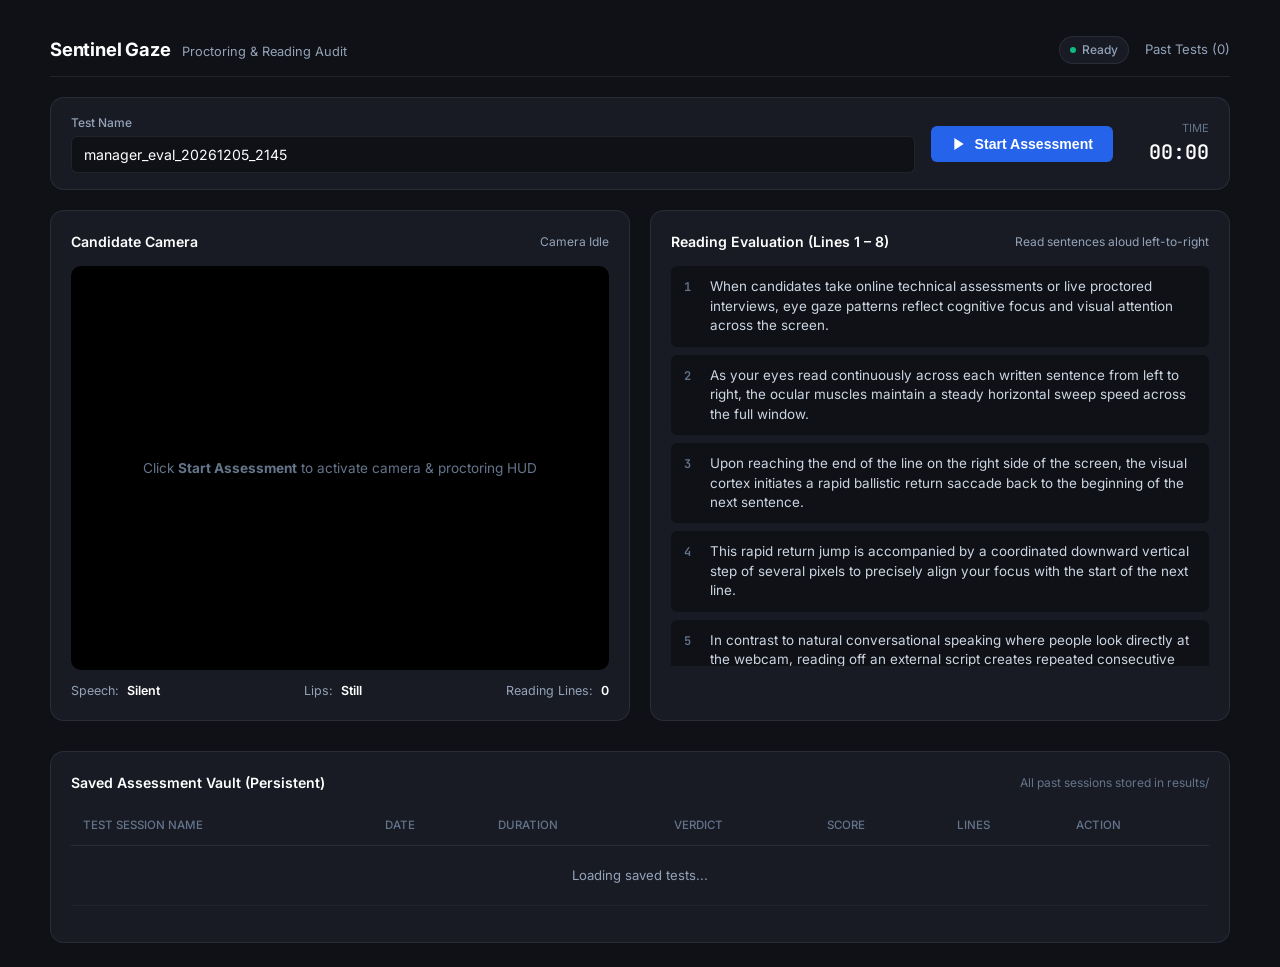
==== static/index.html @ f0464a83 "Implement in-browser MediaPipe FaceMesh vision (60 FPS, 0ms lag) with lightweight WebSocket telemetr" ====
<!DOCTYPE html>
<html lang="en">
<head>
  <meta charset="UTF-8" />
  <meta name="viewport" content="width=device-width, initial-scale=1.0" />
  <title>Sentinel Gaze Proctor</title>
  <meta name="description" content="Minimalist AI Teleprompter & Gaze Proctoring System" />
  <link rel="preconnect" href="https://fonts.googleapis.com">
  <link rel="preconnect" href="https://fonts.gstatic.com" crossorigin>
  <link href="https://fonts.googleapis.com/css2?family=Inter:wght@400;500;600;700&family=JetBrains+Mono:wght@400;500&display=swap" rel="stylesheet">
  <link rel="stylesheet" href="/static/style.css?v=6" />
  <!-- In-Browser MediaPipe FaceMesh for 60 FPS zero-latency vision -->
  <script src="https://cdn.jsdelivr.net/npm/@mediapipe/camera_utils/camera_utils.js" crossorigin="anonymous"></script>
  <script src="https://cdn.jsdelivr.net/npm/@mediapipe/face_mesh/face_mesh.js" crossorigin="anonymous"></script>
</head>
<body>
  <!-- Off-screen canvas for frame capture (optimized for low-latency transmission) -->
  <canvas id="captureCanvas" width="480" height="360" style="display:none;"></canvas>

  <div class="app-container">
    
    <!-- Clean Minimalist Header -->
    <header class="header">
      <div class="header-brand">
        <span class="brand-name">Sentinel Gaze</span>
        <span class="brand-subtitle">Proctoring &amp; Reading Audit</span>
      </div>
      <div class="header-right">
        <span class="status-badge" id="systemStatusBadge">
          <span class="dot"></span>
          <span id="systemStatusText">Ready</span>
        </span>
        <a href="#history-section" class="nav-link">Past Tests (<span id="vaultCount">0</span>)</a>
      </div>
    </header>

    <!-- Simple Assessment Action Bar -->
    <section class="action-card">
      <div class="input-group">
        <label for="testNameInput">Test Name</label>
        <input type="text" id="testNameInput" placeholder="e.g. candidate_john_demo" />
      </div>

      <div class="action-buttons">
        <button class="btn btn-start" id="startBtn">
          <svg viewBox="0 0 24 24" width="16" height="16" fill="currentColor">
            <polygon points="5 3 19 12 5 21 5 3"></polygon>
          </svg>
          <span>Start Assessment</span>
        </button>

        <button class="btn btn-stop" id="stopBtn" style="display: none;">
          <svg viewBox="0 0 24 24" width="16" height="16" fill="currentColor">
            <rect x="6" y="6" width="12" height="12" rx="2"></rect>
          </svg>
          <span>Stop Assessment</span>
        </button>
      </div>

      <div class="timer-box">
        <span class="timer-label">Time</span>
        <span class="timer-val" id="timerDisplay">00:00</span>
      </div>
    </section>

    <!-- Side-by-Side Assessment Workspace -->
    <section class="workspace-grid">
      
      <!-- Left: Camera Box -->
      <div class="card camera-card">
        <div class="card-header">
          <span class="card-title">Candidate Camera</span>
          <span class="indicator-tag" id="speechStateTag">Camera Idle</span>
        </div>

        <div class="video-wrapper">
          <video id="webcam" autoplay playsinline muted style="position: absolute; width: 1px; height: 1px; opacity: 0; pointer-events: none;"></video>
          <canvas id="cameraCanvas" width="640" height="480" style="width:100%; height:100%; object-fit:contain; display:none; border-radius: 8px;"></canvas>
          <div class="video-placeholder" id="videoPlaceholder">
            <p>Click <strong>Start Assessment</strong> to activate camera &amp; proctoring HUD</p>
          </div>
        </div>

        <div class="camera-footer">
          <div class="metric-item">
            <span class="m-label">Speech:</span>
            <span class="m-val" id="liveSpeechVal">Silent</span>
          </div>
          <div class="metric-item">
            <span class="m-label">Lips:</span>
            <span class="m-val" id="liveLipsVal">Still</span>
          </div>
          <div class="metric-item">
            <span class="m-label">Reading Lines:</span>
            <span class="m-val" id="liveLinesVal">0</span>
          </div>
        </div>
      </div>

      <!-- Right: Reading Window -->
      <div class="card prompter-card">
        <div class="card-header">
          <span class="card-title">Reading Evaluation (Lines 1 – 8)</span>
          <span class="guide-note">Read sentences aloud left-to-right</span>
        </div>

        <div class="sentences-box" id="sentencesBox">
          <div class="sentence-row" data-line="1">
            <span class="num">1</span>
            <p>When candidates take online technical assessments or live proctored interviews, eye gaze patterns reflect cognitive focus and visual attention across the screen.</p>
          </div>
          <div class="sentence-row" data-line="2">
            <span class="num">2</span>
            <p>As your eyes read continuously across each written sentence from left to right, the ocular muscles maintain a steady horizontal sweep speed across the full window.</p>
          </div>
          <div class="sentence-row" data-line="3">
            <span class="num">3</span>
            <p>Upon reaching the end of the line on the right side of the screen, the visual cortex initiates a rapid ballistic return saccade back to the beginning of the next sentence.</p>
          </div>
          <div class="sentence-row" data-line="4">
            <span class="num">4</span>
            <p>This rapid return jump is accompanied by a coordinated downward vertical step of several pixels to precisely align your focus with the start of the next line.</p>
          </div>
          <div class="sentence-row" data-line="5">
            <span class="num">5</span>
            <p>In contrast to natural conversational speaking where people look directly at the webcam, reading off an external script creates repeated consecutive staircase steps.</p>
          </div>
          <div class="sentence-row" data-line="6">
            <span class="num">6</span>
            <p>When you pause or remain completely silent between thoughts, the anti-cheat confidence score is strictly frozen in place without any premature decrease.</p>
          </div>
          <div class="sentence-row" data-line="7">
            <span class="num">7</span>
            <p>However, when you speak naturally and maintain direct conversational eye contact with the interviewer, the confidence score cools down safely over time.</p>
          </div>
          <div class="sentence-row" data-line="8">
            <span class="num">8</span>
            <p>Once you complete your reading evaluation or interview session, press Stop Assessment to immediately finalize the detailed audit report and forensic graphs.</p>
          </div>
        </div>
      </div>

    </section>

    <!-- Assessment Results Section (Shown on Stop) -->
    <section class="card results-card" id="resultsSection" style="display: none;">
      <div class="card-header">
        <span class="card-title">Assessment Results</span>
        <span class="verdict-tag" id="resultVerdictTag">VERDICT</span>
      </div>

      <div class="results-grid">
        <div class="kpi-box">
          <span class="kpi-label">Final Verdict</span>
          <h3 class="kpi-title" id="resultVerdictTitle">Clean Candidate</h3>
          <p class="kpi-desc" id="resultVerdictDesc">No cheating patterns detected.</p>
        </div>

        <div class="kpi-box">
          <span class="kpi-label">Confidence Score</span>
          <h2 class="kpi-number" id="resultScore">0.0%</h2>
        </div>

        <div class="kpi-box">
          <span class="kpi-label">Cheating Lines</span>
          <h2 class="kpi-number" id="resultLines">0</h2>
        </div>

        <div class="kpi-box">
          <span class="kpi-label">Duration</span>
          <h2 class="kpi-number" id="resultDuration">00:00</h2>
        </div>
      </div>

      <!-- Forensic Graph Image Preview -->
      <div class="graph-box">
        <div class="graph-header">
          <span>Forensic Gaze &amp; Speech Trajectory Chart</span>
          <a class="btn-download" id="graphDownloadBtn" href="#" target="_blank" download>Download Chart (PNG)</a>
        </div>
        <img id="resultGraphImg" src="" alt="Forensic Trajectory Chart" />
      </div>

      <!-- Detected Incidents Table -->
      <div class="table-container">
        <table class="simple-table">
          <thead>
            <tr>
              <th>#</th>
              <th>Line #</th>
              <th>Timestamp</th>
              <th>Duration</th>
              <th>Horizontal Span</th>
              <th>Vertical Step</th>
              <th>Mode</th>
            </tr>
          </thead>
          <tbody id="incidentsTableBody">
            <!-- Dynamic rows -->
          </tbody>
        </table>
      </div>

      <div class="results-actions">
        <a class="btn-secondary" id="jsonDownloadBtn" href="#" target="_blank" download>Download JSON Report</a>
        <a class="btn-secondary" id="txtDownloadBtn" href="#" target="_blank" download>Download Summary TXT</a>
      </div>
    </section>

    <!-- Persistent Past Tests History Section -->
    <section class="card history-card" id="history-section">
      <div class="card-header">
        <span class="card-title">Saved Assessment Vault (Persistent)</span>
        <span class="vault-caption">All past sessions stored in results/</span>
      </div>

      <div class="table-container">
        <table class="simple-table history-table">
          <thead>
            <tr>
              <th>Test Session Name</th>
              <th>Date</th>
              <th>Duration</th>
              <th>Verdict</th>
              <th>Score</th>
              <th>Lines</th>
              <th>Action</th>
            </tr>
          </thead>
          <tbody id="historyTableBody">
            <tr>
              <td colspan="7" style="text-align:center; padding: 20px;">Loading saved tests...</td>
            </tr>
          </tbody>
        </table>
      </div>
    </section>

  </div>

  <script src="/static/app.js?v=6"></script>
</body>
</html>
---- static/style.css ----
/* =============================================================================
   SENTINEL GAZE // Minimalist Executive Proctoring UI
   Aesthetic: Clean, modern SaaS with understated typography and zero clutter
   ============================================================================= */

:root {
  --bg-page: #0f1117;
  --bg-card: #181b24;
  --bg-subtle: #222634;
  --border-color: rgba(255, 255, 255, 0.08);
  --border-focus: #3b82f6;

  --text-main: #f8fafc;
  --text-muted: #94a3b8;
  --text-dim: #64748b;

  --accent-blue: #2563eb;
  --accent-blue-hover: #1d4ed8;
  --accent-red: #dc2626;
  --accent-red-hover: #b91c1c;
  --accent-green: #10b981;
  --accent-amber: #f59e0b;

  --font-sans: 'Inter', -apple-system, BlinkMacSystemFont, 'Segoe UI', Roboto, sans-serif;
  --font-mono: 'JetBrains Mono', monospace;

  --radius-sm: 6px;
  --radius-md: 10px;
  --radius-lg: 14px;
}

* {
  box-sizing: border-box;
  margin: 0;
  padding: 0;
}

body {
  background-color: var(--bg-page);
  color: var(--text-main);
  font-family: var(--font-sans);
  line-height: 1.5;
  -webkit-font-smoothing: antialiased;
  padding: 24px 16px;
}

.app-container {
  max-width: 1180px;
  margin: 0 auto;
  display: flex;
  flex-direction: column;
  gap: 20px;
}

/* ─────────────────────────────────────────────────────────────────────────────
   Header
   ───────────────────────────────────────────────────────────────────────────── */
.header {
  display: flex;
  align-items: center;
  justify-content: space-between;
  padding: 12px 0;
  border-bottom: 1px solid var(--border-color);
}

.brand-name {
  font-size: 1.15rem;
  font-weight: 700;
  color: #ffffff;
  letter-spacing: -0.2px;
}

.brand-subtitle {
  font-size: 0.8rem;
  color: var(--text-muted);
  margin-left: 8px;
}

.header-right {
  display: flex;
  align-items: center;
  gap: 16px;
}

.status-badge {
  display: inline-flex;
  align-items: center;
  gap: 6px;
  font-size: 0.75rem;
  font-weight: 500;
  color: var(--text-muted);
  background: var(--bg-card);
  padding: 4px 10px;
  border-radius: 20px;
  border: 1px solid var(--border-color);
}

.status-badge .dot {
  width: 6px;
  height: 6px;
  border-radius: 50%;
  background: var(--accent-green);
}

.nav-link {
  color: var(--text-muted);
  font-size: 0.82rem;
  text-decoration: none;
  transition: color 0.2s;
}

.nav-link:hover {
  color: #ffffff;
}

/* ─────────────────────────────────────────────────────────────────────────────
   Cards & Action Bar
   ───────────────────────────────────────────────────────────────────────────── */
.card {
  background: var(--bg-card);
  border: 1px solid var(--border-color);
  border-radius: var(--radius-lg);
  padding: 20px;
}

.card-header {
  display: flex;
  align-items: center;
  justify-content: space-between;
  margin-bottom: 14px;
}

.card-title {
  font-size: 0.88rem;
  font-weight: 600;
  color: #ffffff;
}

.action-card {
  background: var(--bg-card);
  border: 1px solid var(--border-color);
  border-radius: var(--radius-lg);
  padding: 16px 20px;
  display: flex;
  align-items: center;
  justify-content: space-between;
  gap: 16px;
  flex-wrap: wrap;
}

.input-group {
  display: flex;
  flex-direction: column;
  gap: 4px;
  flex: 1;
  min-width: 240px;
}

.input-group label {
  font-size: 0.75rem;
  font-weight: 500;
  color: var(--text-muted);
}

.input-group input {
  background: var(--bg-page);
  border: 1px solid var(--border-color);
  border-radius: var(--radius-sm);
  padding: 9px 12px;
  font-size: 0.88rem;
  color: #ffffff;
  outline: none;
  font-family: var(--font-sans);
  transition: border-color 0.2s;
}

.input-group input:focus {
  border-color: var(--border-focus);
}

.btn {
  display: inline-flex;
  align-items: center;
  gap: 8px;
  padding: 10px 20px;
  border-radius: var(--radius-sm);
  font-size: 0.88rem;
  font-weight: 600;
  border: none;
  cursor: pointer;
  transition: background 0.2s, transform 0.1s;
}

.btn-start {
  background: var(--accent-blue);
  color: #ffffff;
}

.btn-start:hover {
  background: var(--accent-blue-hover);
}

.btn-stop {
  background: var(--accent-red);
  color: #ffffff;
}

.btn-stop:hover {
  background: var(--accent-red-hover);
}

.timer-box {
  display: flex;
  flex-direction: column;
  align-items: flex-end;
  min-width: 80px;
}

.timer-label {
  font-size: 0.7rem;
  color: var(--text-dim);
  text-transform: uppercase;
}

.timer-val {
  font-family: var(--font-mono);
  font-size: 1.25rem;
  font-weight: 600;
  color: #ffffff;
}

/* ─────────────────────────────────────────────────────────────────────────────
   Workspace (Camera + Reading Window)
   ───────────────────────────────────────────────────────────────────────────── */
.workspace-grid {
  display: grid;
  grid-template-columns: 1fr 1fr;
  gap: 20px;
}

@media (max-width: 960px) {
  .workspace-grid {
    grid-template-columns: 1fr;
  }
}

.indicator-tag, .guide-note {
  font-size: 0.75rem;
  color: var(--text-muted);
}

.video-wrapper {
  position: relative;
  width: 100%;
  aspect-ratio: 4 / 3;
  background: #000000;
  border-radius: var(--radius-md);
  overflow: hidden;
  display: flex;
  align-items: center;
  justify-content: center;
}

.video-wrapper video {
  width: 100%;
  height: 100%;
  object-fit: cover;
  transform: scaleX(-1); /* mirror */
}

.video-wrapper canvas {
  width: 100%;
  height: 100%;
  object-fit: contain;
  border-radius: var(--radius-md);
}

.video-placeholder {
  position: absolute;
  color: var(--text-dim);
  font-size: 0.85rem;
  text-align: center;
  padding: 20px;
}

.confidence-bar-track {
  position: absolute;
  top: 0;
  left: 0;
  right: 0;
  height: 4px;
  background: rgba(255, 255, 255, 0.1);
}

.confidence-bar-fill {
  height: 100%;
  width: 0%;
  background: var(--accent-green);
  transition: width 0.25s, background 0.25s;
}

.confidence-pill {
  position: absolute;
  top: 10px;
  right: 10px;
  background: rgba(15, 17, 23, 0.85);
  border: 1px solid var(--border-color);
  padding: 3px 8px;
  border-radius: 4px;
  font-family: var(--font-mono);
  font-size: 0.72rem;
  color: #ffffff;
}

.camera-footer {
  display: flex;
  justify-content: space-between;
  margin-top: 12px;
  font-size: 0.78rem;
  color: var(--text-muted);
}

.camera-footer .m-val {
  font-weight: 600;
  color: #ffffff;
  margin-left: 4px;
}

/* Reading Prompter */
.sentences-box {
  display: flex;
  flex-direction: column;
  gap: 8px;
  max-height: 400px;
  overflow-y: auto;
}

.sentence-row {
  display: flex;
  align-items: baseline;
  gap: 10px;
  padding: 10px 12px;
  background: var(--bg-page);
  border: 1px solid transparent;
  border-radius: var(--radius-sm);
  font-size: 0.84rem;
  color: #cbd5e1;
  line-height: 1.45;
  transition: all 0.2s;
}

.sentence-row .num {
  font-family: var(--font-mono);
  font-size: 0.75rem;
  font-weight: 600;
  color: var(--text-dim);
  width: 16px;
  flex-shrink: 0;
}

.sentence-row.active {
  background: rgba(37, 99, 235, 0.1);
  border-color: var(--accent-blue);
  color: #ffffff;
}

/* ─────────────────────────────────────────────────────────────────────────────
   Results Card
   ───────────────────────────────────────────────────────────────────────────── */
.results-card {
  border-left: 4px solid var(--accent-green);
  animation: slideDown 0.3s ease;
}

.results-card.critical {
  border-left-color: var(--accent-red);
}

@keyframes slideDown {
  from { opacity: 0; transform: translateY(-8px); }
  to { opacity: 1; transform: translateY(0); }
}

.results-grid {
  display: grid;
  grid-template-columns: 2fr 1fr 1fr 1fr;
  gap: 14px;
  margin-bottom: 20px;
}

@media (max-width: 800px) {
  .results-grid {
    grid-template-columns: 1fr 1fr;
  }
}

.kpi-box {
  background: var(--bg-page);
  border: 1px solid var(--border-color);
  border-radius: var(--radius-sm);
  padding: 14px 16px;
}

.kpi-label {
  font-size: 0.7rem;
  text-transform: uppercase;
  color: var(--text-dim);
}

.kpi-title {
  font-size: 1.05rem;
  font-weight: 700;
  color: #ffffff;
  margin-top: 2px;
}

.kpi-desc {
  font-size: 0.78rem;
  color: var(--text-muted);
  margin-top: 2px;
}

.kpi-number {
  font-family: var(--font-mono);
  font-size: 1.5rem;
  font-weight: 700;
  color: #ffffff;
  margin-top: 4px;
}

.graph-box {
  margin-bottom: 20px;
}

.graph-header {
  display: flex;
  align-items: center;
  justify-content: space-between;
  margin-bottom: 8px;
  font-size: 0.8rem;
  color: var(--text-muted);
}

.btn-download {
  color: var(--accent-blue);
  text-decoration: none;
  font-size: 0.78rem;
  font-weight: 500;
}

.btn-download:hover {
  text-decoration: underline;
}

.graph-box img {
  width: 100%;
  border-radius: var(--radius-sm);
  border: 1px solid var(--border-color);
  background: #000000;
}

/* Tables */
.table-container {
  overflow-x: auto;
  margin-bottom: 16px;
}

.simple-table {
  width: 100%;
  border-collapse: collapse;
  font-size: 0.82rem;
  text-align: left;
}

.simple-table th {
  padding: 10px 12px;
  border-bottom: 1px solid var(--border-color);
  color: var(--text-dim);
  font-weight: 500;
  text-transform: uppercase;
  font-size: 0.72rem;
}

.simple-table td {
  padding: 10px 12px;
  border-bottom: 1px solid rgba(255, 255, 255, 0.04);
  color: var(--text-muted);
}

.results-actions {
  display: flex;
  gap: 12px;
}

.btn-secondary {
  padding: 8px 16px;
  background: var(--bg-subtle);
  border: 1px solid var(--border-color);
  border-radius: var(--radius-sm);
  color: #ffffff;
  text-decoration: none;
  font-size: 0.82rem;
  transition: background 0.2s;
}

.btn-secondary:hover {
  background: rgba(255, 255, 255, 0.1);
}

/* History Vault */
.history-card {
  margin-top: 10px;
}

.vault-caption {
  font-size: 0.75rem;
  color: var(--text-dim);
}

.btn-inspect {
  padding: 4px 10px;
  font-size: 0.75rem;
  background: var(--bg-subtle);
  border: 1px solid var(--border-color);
  color: var(--text-main);
  border-radius: 4px;
  cursor: pointer;
  transition: background 0.2s;
}

.btn-inspect:hover {
  background: var(--accent-blue);
  color: #ffffff;
}

.tag-pill {
  padding: 2px 7px;
  border-radius: 4px;
  font-size: 0.7rem;
  font-weight: 600;
}
.tag-clean { background: rgba(16, 185, 129, 0.15); color: var(--accent-green); }
.tag-critical { background: rgba(220, 38, 38, 0.15); color: var(--accent-red); }
.tag-high { background: rgba(245, 158, 11, 0.15); color: var(--accent-amber); }
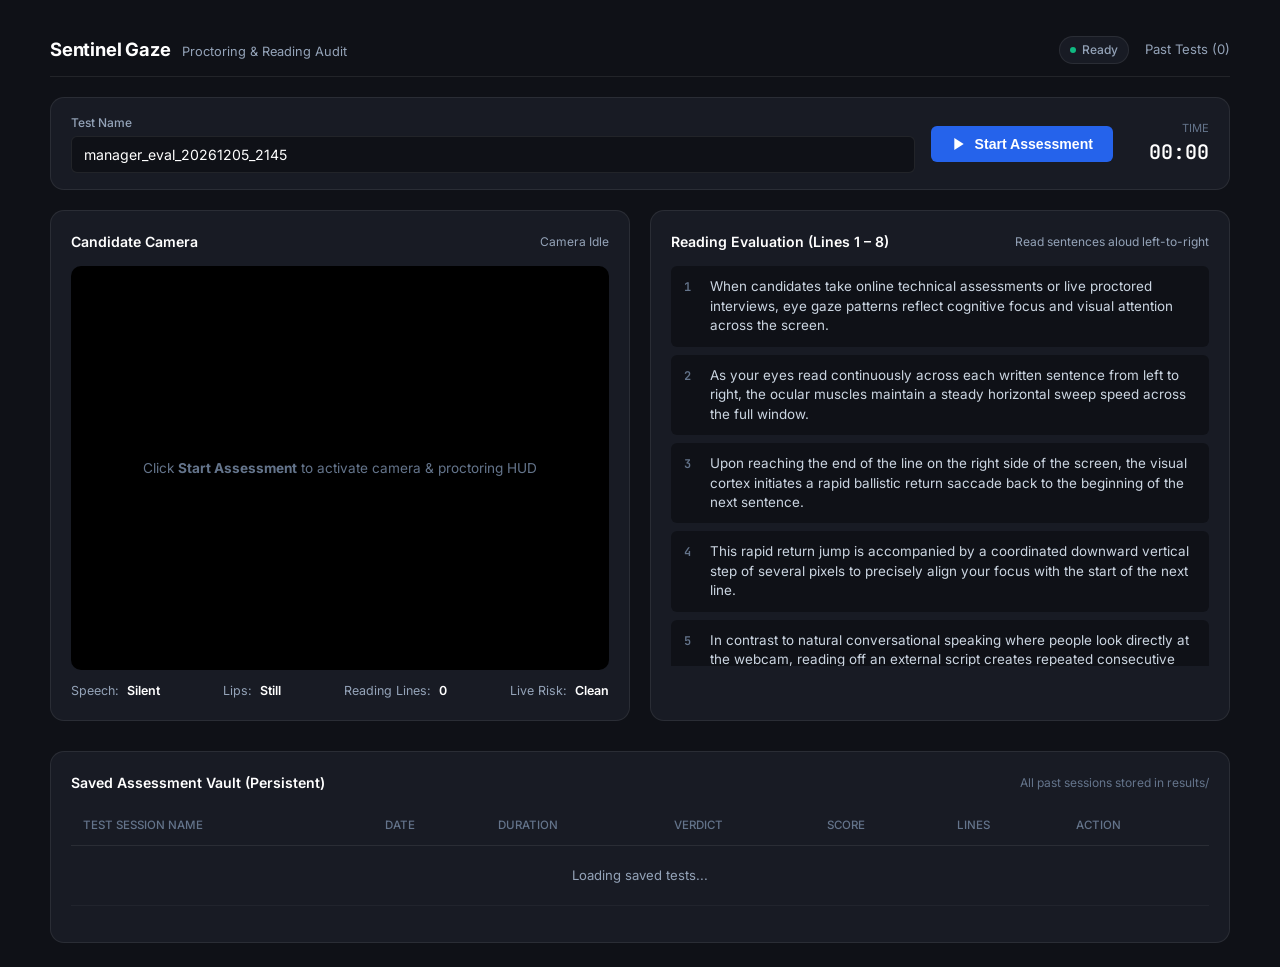
==== commit c257509a: "Add live risk status indicator to camera metrics" ====
--- a/static/index.html
+++ b/static/index.html
@@ -93,6 +93,10 @@
           <div class="metric-item">
             <span class="m-label">Reading Lines:</span>
             <span class="m-val" id="liveLinesVal">0</span>
+          </div>
+          <div class="metric-item">
+            <span class="m-label">Live Risk:</span>
+            <span class="m-val" id="liveRiskVal">Clean</span>
           </div>
         </div>
       </div>
@@ -238,6 +242,6 @@
 
   </div>
 
-  <script src="/static/app.js?v=6"></script>
+  <script src="/static/app.js?v=8"></script>
 </body>
 </html>
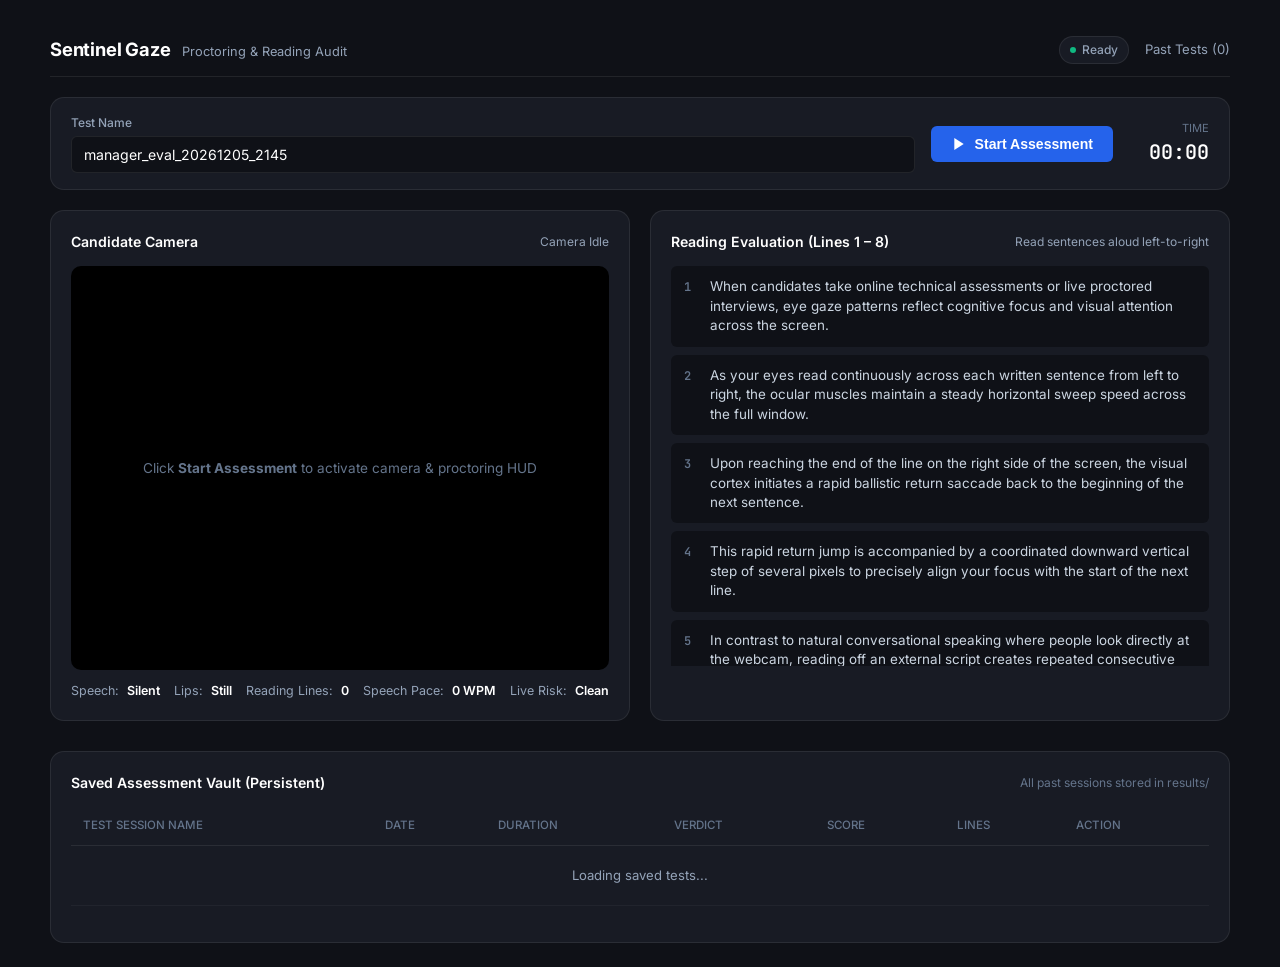
==== commit 6b317f0a: "Add 5-pillar multimodal cheat detection engine with anti-false-positive grace period and complete sc" ====
--- a/static/index.html
+++ b/static/index.html
@@ -95,6 +95,10 @@
             <span class="m-val" id="liveLinesVal">0</span>
           </div>
           <div class="metric-item">
+            <span class="m-label">Speech Pace:</span>
+            <span class="m-val" id="liveWpmVal">0 WPM</span>
+          </div>
+          <div class="metric-item">
             <span class="m-label">Live Risk:</span>
             <span class="m-val" id="liveRiskVal">Clean</span>
           </div>
@@ -173,6 +177,48 @@
         <div class="kpi-box">
           <span class="kpi-label">Duration</span>
           <h2 class="kpi-number" id="resultDuration">00:00</h2>
+        </div>
+      </div>
+
+      <!-- 5-Pillar Scorecard Breakdown -->
+      <div class="pillars-section">
+        <div class="section-title-sm">Multi-Modal Proctoring Pillars (5 Check Analysis)</div>
+        <div class="pillars-grid">
+          <div class="pillar-card" id="pillarGazeCard">
+            <div class="pillar-top">
+              <span class="pillar-name">1. Ocular Saccades</span>
+              <span class="pillar-badge" id="pillarGazeBadge">0%</span>
+            </div>
+            <p class="pillar-sub" id="pillarGazeSub">Teleprompter L→R sweep cadence (Weight: 35%)</p>
+          </div>
+          <div class="pillar-card" id="pillarWpmCard">
+            <div class="pillar-top">
+              <span class="pillar-name">2. Speech Pace</span>
+              <span class="pillar-badge" id="pillarWpmBadge">0%</span>
+            </div>
+            <p class="pillar-sub" id="pillarWpmSub">Rapid reading burst rate (>165 WPM, Weight: 20%)</p>
+          </div>
+          <div class="pillar-card" id="pillarLlmCard">
+            <div class="pillar-top">
+              <span class="pillar-name">3. LLM Stylometry</span>
+              <span class="pillar-badge" id="pillarLlmBadge">0%</span>
+            </div>
+            <p class="pillar-sub" id="pillarLlmSub">Canonical AI phrasing &amp; lists (Weight: 20%)</p>
+          </div>
+          <div class="pillar-card" id="pillarEchoCard">
+            <div class="pillar-top">
+              <span class="pillar-name">4. Question Echo</span>
+              <span class="pillar-badge" id="pillarEchoBadge">0%</span>
+            </div>
+            <p class="pillar-sub" id="pillarEchoSub">Stall tactics &amp; keyword repeats (Weight: 15%)</p>
+          </div>
+          <div class="pillar-card" id="pillarCadenceCard">
+            <div class="pillar-top">
+              <span class="pillar-name">5. Cadence</span>
+              <span class="pillar-badge" id="pillarCadenceBadge">0%</span>
+            </div>
+            <p class="pillar-sub" id="pillarCadenceSub">Metronomic reading rhythm (Weight: 10%)</p>
+          </div>
         </div>
       </div>
 
@@ -191,12 +237,11 @@
           <thead>
             <tr>
               <th>#</th>
-              <th>Line #</th>
+              <th>Pillar</th>
+              <th>Evidence / Description</th>
               <th>Timestamp</th>
-              <th>Duration</th>
-              <th>Horizontal Span</th>
-              <th>Vertical Step</th>
-              <th>Mode</th>
+              <th>Metric / Value</th>
+              <th>Severity</th>
             </tr>
           </thead>
           <tbody id="incidentsTableBody">
@@ -242,6 +287,6 @@
 
   </div>
 
-  <script src="/static/app.js?v=8"></script>
+  <script src="/static/app.js?v=9"></script>
 </body>
 </html>
--- a/static/style.css
+++ b/static/style.css
@@ -428,6 +428,112 @@
   margin-top: 4px;
 }
 
+/* 5-Pillar Scorecard Grid */
+.pillars-section {
+  margin-bottom: 22px;
+}
+
+.section-title-sm {
+  font-size: 0.82rem;
+  font-weight: 600;
+  text-transform: uppercase;
+  color: var(--text-dim);
+  margin-bottom: 12px;
+  letter-spacing: 0.5px;
+}
+
+.pillars-grid {
+  display: grid;
+  grid-template-columns: repeat(5, 1fr);
+  gap: 12px;
+}
+
+@media (max-width: 1024px) {
+  .pillars-grid {
+    grid-template-columns: repeat(3, 1fr);
+  }
+}
+
+@media (max-width: 640px) {
+  .pillars-grid {
+    grid-template-columns: 1fr;
+  }
+}
+
+.pillar-card {
+  background: var(--bg-page);
+  border: 1px solid var(--border-color);
+  border-radius: var(--radius-sm);
+  padding: 12px 14px;
+  transition: border-color 0.2s, background 0.2s;
+}
+
+.pillar-card.alert {
+  border-color: rgba(239, 68, 68, 0.4);
+  background: rgba(239, 68, 68, 0.05);
+}
+
+.pillar-card.warning {
+  border-color: rgba(245, 158, 11, 0.4);
+  background: rgba(245, 158, 11, 0.05);
+}
+
+.pillar-top {
+  display: flex;
+  align-items: center;
+  justify-content: space-between;
+  gap: 6px;
+  margin-bottom: 4px;
+}
+
+.pillar-name {
+  font-size: 0.78rem;
+  font-weight: 600;
+  color: #ffffff;
+}
+
+.pillar-badge {
+  font-family: var(--font-mono);
+  font-size: 0.75rem;
+  font-weight: 700;
+  padding: 2px 6px;
+  border-radius: 4px;
+  background: rgba(46, 213, 115, 0.15);
+  color: #2ed573;
+}
+
+.pillar-badge.alert {
+  background: rgba(239, 68, 68, 0.15);
+  color: #ef4444;
+}
+
+.pillar-badge.warning {
+  background: rgba(245, 158, 11, 0.15);
+  color: #f59e0b;
+}
+
+.pillar-sub {
+  font-size: 0.72rem;
+  color: var(--text-dim);
+  line-height: 1.35;
+  margin: 0;
+}
+
+.pillar-pill {
+  font-size: 0.7rem;
+  font-weight: 700;
+  padding: 2px 6px;
+  border-radius: 3px;
+  text-transform: uppercase;
+  display: inline-block;
+}
+
+.pillar-pill.gaze { background: rgba(59, 130, 246, 0.15); color: #60a5fa; }
+.pillar-pill.wpm { background: rgba(168, 85, 247, 0.15); color: #c084fc; }
+.pillar-pill.llm { background: rgba(236, 72, 153, 0.15); color: #f472b6; }
+.pillar-pill.echo { background: rgba(245, 158, 11, 0.15); color: #fbbf24; }
+.pillar-pill.cadence { background: rgba(20, 184, 166, 0.15); color: #2dd4bf; }
+
 .graph-box {
   margin-bottom: 20px;
 }
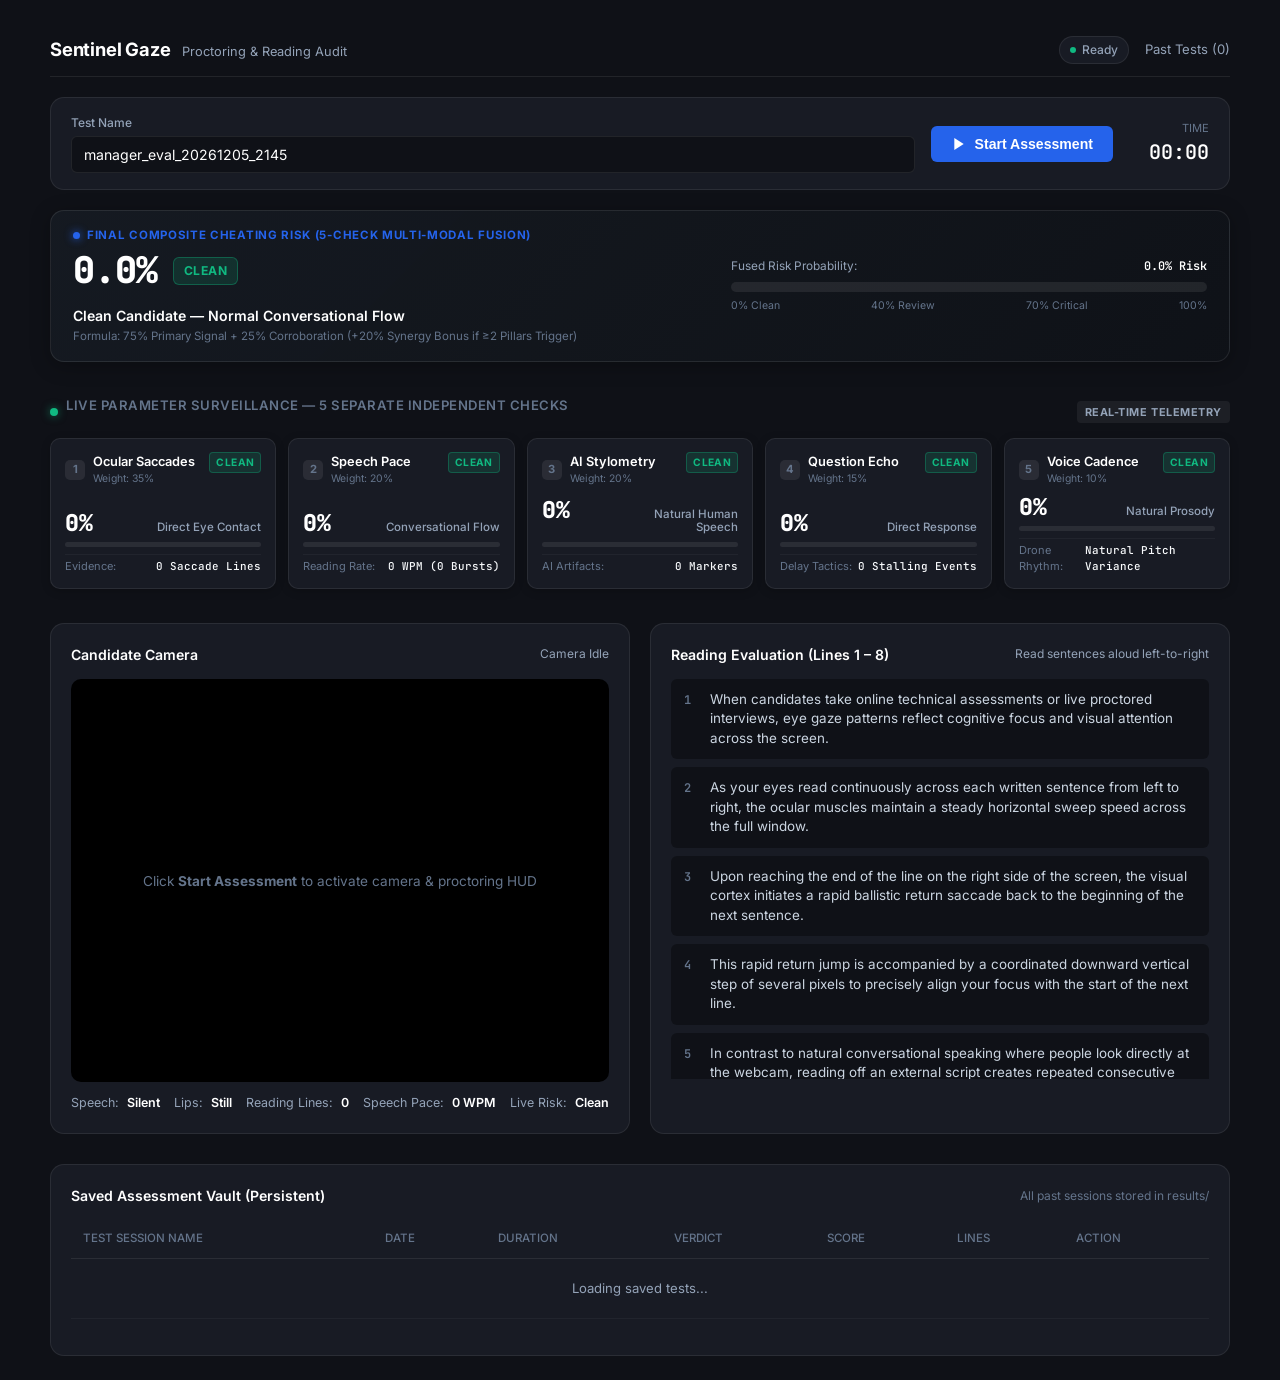
==== commit 92487299: "Add horizontal 5-pillar live parameter surveillance grid and top composite score banner" ====
--- a/static/index.html
+++ b/static/index.html
@@ -8,7 +8,7 @@
   <link rel="preconnect" href="https://fonts.googleapis.com">
   <link rel="preconnect" href="https://fonts.gstatic.com" crossorigin>
   <link href="https://fonts.googleapis.com/css2?family=Inter:wght@400;500;600;700&family=JetBrains+Mono:wght@400;500&display=swap" rel="stylesheet">
-  <link rel="stylesheet" href="/static/style.css?v=6" />
+  <link rel="stylesheet" href="/static/style.css?v=10" />
   <!-- In-Browser MediaPipe FaceMesh for 60 FPS zero-latency vision -->
   <script src="https://cdn.jsdelivr.net/npm/@mediapipe/camera_utils/camera_utils.js" crossorigin="anonymous"></script>
   <script src="https://cdn.jsdelivr.net/npm/@mediapipe/face_mesh/face_mesh.js" crossorigin="anonymous"></script>
@@ -60,6 +60,188 @@
       <div class="timer-box">
         <span class="timer-label">Time</span>
         <span class="timer-val" id="timerDisplay">00:00</span>
+      </div>
+    </section>
+
+    <!-- Top Final Composite Score Banner (Distinct Final Mixed Score at Top) -->
+    <section class="composite-top-banner" id="compositeTopBanner">
+      <div class="composite-left">
+        <div class="composite-meta-tag">
+          <span class="pulse-indicator"></span>
+          <span>FINAL COMPOSITE CHEATING RISK (5-CHECK MULTI-MODAL FUSION)</span>
+        </div>
+        <div class="composite-score-row">
+          <h2 class="composite-number" id="topCompositeScore">0.0%</h2>
+          <span class="composite-risk-badge badge-clean" id="topCompositeRisk">CLEAN</span>
+          <div class="composite-desc-box">
+            <span class="composite-verdict" id="topCompositeVerdict">Clean Candidate — Normal Conversational Flow</span>
+            <span class="composite-formula">Formula: 75% Primary Signal + 25% Corroboration (+20% Synergy Bonus if ≥2 Pillars Trigger)</span>
+          </div>
+        </div>
+      </div>
+      <div class="composite-right">
+        <div class="meter-label-row">
+          <span class="meter-lbl">Fused Risk Probability:</span>
+          <span class="meter-val" id="topCompositeScoreText">0.0% Risk</span>
+        </div>
+        <div class="composite-meter-track">
+          <div class="composite-meter-fill fill-clean" id="topCompositeMeterFill" style="width: 0%"></div>
+        </div>
+        <div class="meter-ticks">
+          <span>0% Clean</span>
+          <span>40% Review</span>
+          <span>70% Critical</span>
+          <span>100%</span>
+        </div>
+      </div>
+    </section>
+
+    <!-- Live Horizontal 5-Parameter Detection Grid (5 Separate Independent Tests Live) -->
+    <section class="live-pillars-section" id="livePillarsSection">
+      <div class="live-pillars-header">
+        <div class="header-left-group">
+          <span class="live-pulse-dot"></span>
+          <span class="section-title-sm">LIVE PARAMETER SURVEILLANCE — 5 SEPARATE INDEPENDENT CHECKS</span>
+        </div>
+        <span class="live-tag">REAL-TIME TELEMETRY</span>
+      </div>
+      <div class="live-pillars-grid">
+        
+        <!-- Parameter 1: Gaze -->
+        <div class="live-pillar-card" id="liveCardGaze">
+          <div class="pillar-card-header">
+            <div class="pillar-title-group">
+              <span class="pillar-num">1</span>
+              <div class="pillar-name-box">
+                <span class="pillar-title">Ocular Saccades</span>
+                <span class="pillar-wt">Weight: 35%</span>
+              </div>
+            </div>
+            <span class="pill pill-clean" id="livePillGaze">CLEAN</span>
+          </div>
+          <div class="pillar-body">
+            <div class="pillar-score-row">
+              <span class="pillar-score-val" id="liveScoreGaze">0%</span>
+              <span class="pillar-status-text" id="liveStatusGaze">Direct Eye Contact</span>
+            </div>
+            <div class="pillar-meter">
+              <div class="pillar-meter-fill fill-clean" id="liveFillGaze" style="width: 0%"></div>
+            </div>
+            <div class="pillar-footer-stat">
+              <span class="stat-lbl">Evidence:</span>
+              <span class="stat-val" id="liveMetricGaze">0 Saccade Lines</span>
+            </div>
+          </div>
+        </div>
+
+        <!-- Parameter 2: Speech Pace -->
+        <div class="live-pillar-card" id="liveCardWpm">
+          <div class="pillar-card-header">
+            <div class="pillar-title-group">
+              <span class="pillar-num">2</span>
+              <div class="pillar-name-box">
+                <span class="pillar-title">Speech Pace</span>
+                <span class="pillar-wt">Weight: 20%</span>
+              </div>
+            </div>
+            <span class="pill pill-clean" id="livePillWpm">CLEAN</span>
+          </div>
+          <div class="pillar-body">
+            <div class="pillar-score-row">
+              <span class="pillar-score-val" id="liveScoreWpm">0%</span>
+              <span class="pillar-status-text" id="liveStatusWpm">Conversational Flow</span>
+            </div>
+            <div class="pillar-meter">
+              <div class="pillar-meter-fill fill-clean" id="liveFillWpm" style="width: 0%"></div>
+            </div>
+            <div class="pillar-footer-stat">
+              <span class="stat-lbl">Reading Rate:</span>
+              <span class="stat-val" id="liveMetricWpm">0 WPM (0 Bursts)</span>
+            </div>
+          </div>
+        </div>
+
+        <!-- Parameter 3: LLM Stylometry -->
+        <div class="live-pillar-card" id="liveCardLlm">
+          <div class="pillar-card-header">
+            <div class="pillar-title-group">
+              <span class="pillar-num">3</span>
+              <div class="pillar-name-box">
+                <span class="pillar-title">AI Stylometry</span>
+                <span class="pillar-wt">Weight: 20%</span>
+              </div>
+            </div>
+            <span class="pill pill-clean" id="livePillLlm">CLEAN</span>
+          </div>
+          <div class="pillar-body">
+            <div class="pillar-score-row">
+              <span class="pillar-score-val" id="liveScoreLlm">0%</span>
+              <span class="pillar-status-text" id="liveStatusLlm">Natural Human Speech</span>
+            </div>
+            <div class="pillar-meter">
+              <div class="pillar-meter-fill fill-clean" id="liveFillLlm" style="width: 0%"></div>
+            </div>
+            <div class="pillar-footer-stat">
+              <span class="stat-lbl">AI Artifacts:</span>
+              <span class="stat-val" id="liveMetricLlm">0 Markers</span>
+            </div>
+          </div>
+        </div>
+
+        <!-- Parameter 4: Question Echo -->
+        <div class="live-pillar-card" id="liveCardEcho">
+          <div class="pillar-card-header">
+            <div class="pillar-title-group">
+              <span class="pillar-num">4</span>
+              <div class="pillar-name-box">
+                <span class="pillar-title">Question Echo</span>
+                <span class="pillar-wt">Weight: 15%</span>
+              </div>
+            </div>
+            <span class="pill pill-clean" id="livePillEcho">CLEAN</span>
+          </div>
+          <div class="pillar-body">
+            <div class="pillar-score-row">
+              <span class="pillar-score-val" id="liveScoreEcho">0%</span>
+              <span class="pillar-status-text" id="liveStatusEcho">Direct Response</span>
+            </div>
+            <div class="pillar-meter">
+              <div class="pillar-meter-fill fill-clean" id="liveFillEcho" style="width: 0%"></div>
+            </div>
+            <div class="pillar-footer-stat">
+              <span class="stat-lbl">Delay Tactics:</span>
+              <span class="stat-val" id="liveMetricEcho">0 Stalling Events</span>
+            </div>
+          </div>
+        </div>
+
+        <!-- Parameter 5: Voice Cadence -->
+        <div class="live-pillar-card" id="liveCardCadence">
+          <div class="pillar-card-header">
+            <div class="pillar-title-group">
+              <span class="pillar-num">5</span>
+              <div class="pillar-name-box">
+                <span class="pillar-title">Voice Cadence</span>
+                <span class="pillar-wt">Weight: 10%</span>
+              </div>
+            </div>
+            <span class="pill pill-clean" id="livePillCadence">CLEAN</span>
+          </div>
+          <div class="pillar-body">
+            <div class="pillar-score-row">
+              <span class="pillar-score-val" id="liveScoreCadence">0%</span>
+              <span class="pillar-status-text" id="liveStatusCadence">Natural Prosody</span>
+            </div>
+            <div class="pillar-meter">
+              <div class="pillar-meter-fill fill-clean" id="liveFillCadence" style="width: 0%"></div>
+            </div>
+            <div class="pillar-footer-stat">
+              <span class="stat-lbl">Drone Rhythm:</span>
+              <span class="stat-val" id="liveMetricCadence">Natural Pitch Variance</span>
+            </div>
+          </div>
+        </div>
+
       </div>
     </section>
 
@@ -287,6 +469,6 @@
 
   </div>
 
-  <script src="/static/app.js?v=9"></script>
+  <script src="/static/app.js?v=10"></script>
 </body>
 </html>
--- a/static/style.css
+++ b/static/style.css
@@ -648,3 +648,420 @@
 .tag-clean { background: rgba(16, 185, 129, 0.15); color: var(--accent-green); }
 .tag-critical { background: rgba(220, 38, 38, 0.15); color: var(--accent-red); }
 .tag-high { background: rgba(245, 158, 11, 0.15); color: var(--accent-amber); }
+
+/* ─────────────────────────────────────────────────────────────────────────────
+   Top Final Composite Score Banner
+   ───────────────────────────────────────────────────────────────────────────── */
+.composite-top-banner {
+  background: linear-gradient(135deg, rgba(22, 27, 34, 0.95), rgba(15, 18, 24, 0.98));
+  border: 1px solid rgba(255, 255, 255, 0.09);
+  border-radius: var(--radius-lg);
+  padding: 16px 22px;
+  margin-bottom: 14px;
+  display: flex;
+  align-items: center;
+  justify-content: space-between;
+  gap: 24px;
+  box-shadow: 0 4px 20px rgba(0, 0, 0, 0.28);
+  transition: border-color 0.3s ease, box-shadow 0.3s ease;
+}
+
+.composite-top-banner.banner-warn {
+  border-color: rgba(245, 158, 11, 0.45);
+  box-shadow: 0 4px 24px rgba(245, 158, 11, 0.12);
+}
+
+.composite-top-banner.banner-critical {
+  border-color: rgba(239, 68, 68, 0.6);
+  box-shadow: 0 4px 28px rgba(239, 68, 68, 0.22);
+}
+
+.composite-left {
+  display: flex;
+  flex-direction: column;
+  gap: 8px;
+  flex: 1.2;
+}
+
+.composite-meta-tag {
+  display: inline-flex;
+  align-items: center;
+  gap: 7px;
+  font-size: 0.72rem;
+  font-weight: 700;
+  letter-spacing: 0.06em;
+  color: var(--accent-blue);
+  text-transform: uppercase;
+}
+
+.pulse-indicator {
+  width: 7px;
+  height: 7px;
+  border-radius: 50%;
+  background: var(--accent-blue);
+  box-shadow: 0 0 8px var(--accent-blue);
+  animation: pulse-glow 2s infinite ease-in-out;
+}
+
+@keyframes pulse-glow {
+  0%, 100% { opacity: 0.4; transform: scale(0.9); }
+  50% { opacity: 1; transform: scale(1.15); }
+}
+
+.composite-score-row {
+  display: flex;
+  align-items: center;
+  gap: 16px;
+  flex-wrap: wrap;
+}
+
+.composite-number {
+  font-size: 2.3rem;
+  font-weight: 800;
+  font-family: 'JetBrains Mono', monospace;
+  color: #ffffff;
+  letter-spacing: -0.03em;
+  line-height: 1;
+}
+
+.composite-risk-badge {
+  padding: 4px 10px;
+  border-radius: var(--radius-sm);
+  font-size: 0.76rem;
+  font-weight: 700;
+  letter-spacing: 0.04em;
+  text-transform: uppercase;
+  transition: all 0.25s ease;
+}
+
+.badge-clean {
+  background: rgba(16, 185, 129, 0.15);
+  border: 1px solid rgba(16, 185, 129, 0.35);
+  color: var(--accent-green);
+}
+
+.badge-review {
+  background: rgba(245, 158, 11, 0.18);
+  border: 1px solid rgba(245, 158, 11, 0.45);
+  color: var(--accent-yellow);
+}
+
+.badge-critical {
+  background: rgba(239, 68, 68, 0.22);
+  border: 1px solid rgba(239, 68, 68, 0.6);
+  color: var(--accent-red);
+}
+
+.composite-desc-box {
+  display: flex;
+  flex-direction: column;
+  gap: 2px;
+}
+
+.composite-verdict {
+  font-size: 0.88rem;
+  font-weight: 600;
+  color: #ffffff;
+}
+
+.composite-formula {
+  font-size: 0.72rem;
+  color: var(--text-dim);
+}
+
+.composite-right {
+  display: flex;
+  flex-direction: column;
+  gap: 6px;
+  flex: 0.9;
+  min-width: 260px;
+}
+
+.meter-label-row {
+  display: flex;
+  justify-content: space-between;
+  font-size: 0.74rem;
+  color: var(--text-muted);
+}
+
+.meter-val {
+  font-family: 'JetBrains Mono', monospace;
+  font-weight: 600;
+  color: #ffffff;
+}
+
+.composite-meter-track {
+  width: 100%;
+  height: 10px;
+  background: rgba(255, 255, 255, 0.08);
+  border-radius: 999px;
+  overflow: hidden;
+  position: relative;
+}
+
+.composite-meter-fill {
+  height: 100%;
+  width: 0%;
+  border-radius: 999px;
+  transition: width 0.35s ease, background 0.3s ease;
+}
+
+.fill-clean {
+  background: linear-gradient(90deg, #10b981, #34d399);
+}
+
+.fill-review {
+  background: linear-gradient(90deg, #f59e0b, #fbbf24);
+}
+
+.fill-critical {
+  background: linear-gradient(90deg, #ef4444, #f87171);
+}
+
+.meter-ticks {
+  display: flex;
+  justify-content: space-between;
+  font-size: 0.66rem;
+  color: var(--text-dim);
+}
+
+/* ─────────────────────────────────────────────────────────────────────────────
+   Live Horizontal 5-Parameter Detection Grid
+   ───────────────────────────────────────────────────────────────────────────── */
+.live-pillars-section {
+  margin-bottom: 14px;
+}
+
+.live-pillars-header {
+  display: flex;
+  align-items: center;
+  justify-content: space-between;
+  margin-bottom: 10px;
+}
+
+.header-left-group {
+  display: flex;
+  align-items: center;
+  gap: 8px;
+}
+
+.live-pulse-dot {
+  width: 8px;
+  height: 8px;
+  border-radius: 50%;
+  background: #10b981;
+  box-shadow: 0 0 8px rgba(16, 185, 129, 0.6);
+  animation: pulse-glow 1.5s infinite;
+}
+
+.live-tag {
+  font-size: 0.68rem;
+  font-weight: 700;
+  letter-spacing: 0.05em;
+  background: rgba(255, 255, 255, 0.06);
+  padding: 3px 8px;
+  border-radius: 4px;
+  color: var(--text-muted);
+}
+
+.live-pillars-grid {
+  display: grid;
+  grid-template-columns: repeat(5, 1fr);
+  gap: 12px;
+}
+
+@media (max-width: 1200px) {
+  .live-pillars-grid {
+    grid-template-columns: repeat(3, 1fr);
+  }
+}
+
+@media (max-width: 768px) {
+  .live-pillars-grid {
+    grid-template-columns: 1fr;
+  }
+  .composite-top-banner {
+    flex-direction: column;
+    align-items: flex-start;
+  }
+  .composite-right {
+    width: 100%;
+    min-width: unset;
+  }
+}
+
+.live-pillar-card {
+  background: var(--bg-card);
+  border: 1px solid var(--border-color);
+  border-radius: var(--radius-md);
+  padding: 13px 14px;
+  display: flex;
+  flex-direction: column;
+  justify-content: space-between;
+  min-height: 142px;
+  transition: all 0.25s cubic-bezier(0.16, 1, 0.3, 1);
+  box-shadow: 0 2px 10px rgba(0, 0, 0, 0.2);
+}
+
+.live-pillar-card:hover {
+  transform: translateY(-2px);
+  border-color: rgba(255, 255, 255, 0.16);
+}
+
+.live-pillar-card.card-sev-monitor {
+  border-color: rgba(96, 165, 250, 0.45);
+  box-shadow: 0 0 14px rgba(96, 165, 250, 0.12);
+}
+
+.live-pillar-card.card-sev-warn {
+  border-color: rgba(245, 158, 11, 0.55);
+  box-shadow: 0 0 16px rgba(245, 158, 11, 0.16);
+}
+
+.live-pillar-card.card-sev-critical {
+  border-color: rgba(239, 68, 68, 0.65);
+  box-shadow: 0 0 20px rgba(239, 68, 68, 0.25);
+}
+
+.pillar-card-header {
+  display: flex;
+  align-items: flex-start;
+  justify-content: space-between;
+  gap: 8px;
+  margin-bottom: 8px;
+}
+
+.pillar-title-group {
+  display: flex;
+  align-items: center;
+  gap: 8px;
+}
+
+.pillar-num {
+  width: 20px;
+  height: 20px;
+  border-radius: 5px;
+  background: rgba(255, 255, 255, 0.08);
+  font-size: 0.7rem;
+  font-weight: 700;
+  display: flex;
+  align-items: center;
+  justify-content: center;
+  color: var(--text-dim);
+}
+
+.pillar-name-box {
+  display: flex;
+  flex-direction: column;
+}
+
+.pillar-title {
+  font-size: 0.8rem;
+  font-weight: 600;
+  color: #ffffff;
+  white-space: nowrap;
+}
+
+.pillar-wt {
+  font-size: 0.65rem;
+  color: var(--text-dim);
+}
+
+.pill {
+  padding: 2px 6px;
+  border-radius: 4px;
+  font-size: 0.64rem;
+  font-weight: 700;
+  letter-spacing: 0.04em;
+  text-transform: uppercase;
+  transition: all 0.2s ease;
+}
+
+.pill-clean {
+  background: rgba(16, 185, 129, 0.15);
+  color: var(--accent-green);
+  border: 1px solid rgba(16, 185, 129, 0.3);
+}
+
+.pill-monitor {
+  background: rgba(59, 130, 246, 0.18);
+  color: #60a5fa;
+  border: 1px solid rgba(59, 130, 246, 0.35);
+}
+
+.pill-warn {
+  background: rgba(245, 158, 11, 0.18);
+  color: var(--accent-yellow);
+  border: 1px solid rgba(245, 158, 11, 0.4);
+}
+
+.pill-critical {
+  background: rgba(239, 68, 68, 0.22);
+  color: var(--accent-red);
+  border: 1px solid rgba(239, 68, 68, 0.55);
+}
+
+.pillar-body {
+  display: flex;
+  flex-direction: column;
+  gap: 7px;
+}
+
+.pillar-score-row {
+  display: flex;
+  align-items: baseline;
+  justify-content: space-between;
+  gap: 6px;
+}
+
+.pillar-score-val {
+  font-size: 1.45rem;
+  font-weight: 800;
+  font-family: 'JetBrains Mono', monospace;
+  color: #ffffff;
+  line-height: 1;
+}
+
+.pillar-status-text {
+  font-size: 0.72rem;
+  color: var(--text-muted);
+  text-align: right;
+  max-width: 65%;
+  line-height: 1.2;
+  font-weight: 500;
+}
+
+.pillar-meter {
+  width: 100%;
+  height: 5px;
+  background: rgba(255, 255, 255, 0.08);
+  border-radius: 999px;
+  overflow: hidden;
+}
+
+.pillar-meter-fill {
+  height: 100%;
+  width: 0%;
+  border-radius: 999px;
+  transition: width 0.3s ease, background 0.25s ease;
+}
+
+.pillar-footer-stat {
+  display: flex;
+  align-items: center;
+  justify-content: space-between;
+  font-size: 0.69rem;
+  padding-top: 3px;
+  border-top: 1px solid rgba(255, 255, 255, 0.04);
+}
+
+.stat-lbl {
+  color: var(--text-dim);
+}
+
+.stat-val {
+  color: var(--text-main);
+  font-family: 'JetBrains Mono', monospace;
+  font-weight: 500;
+  font-size: 0.68rem;
+}
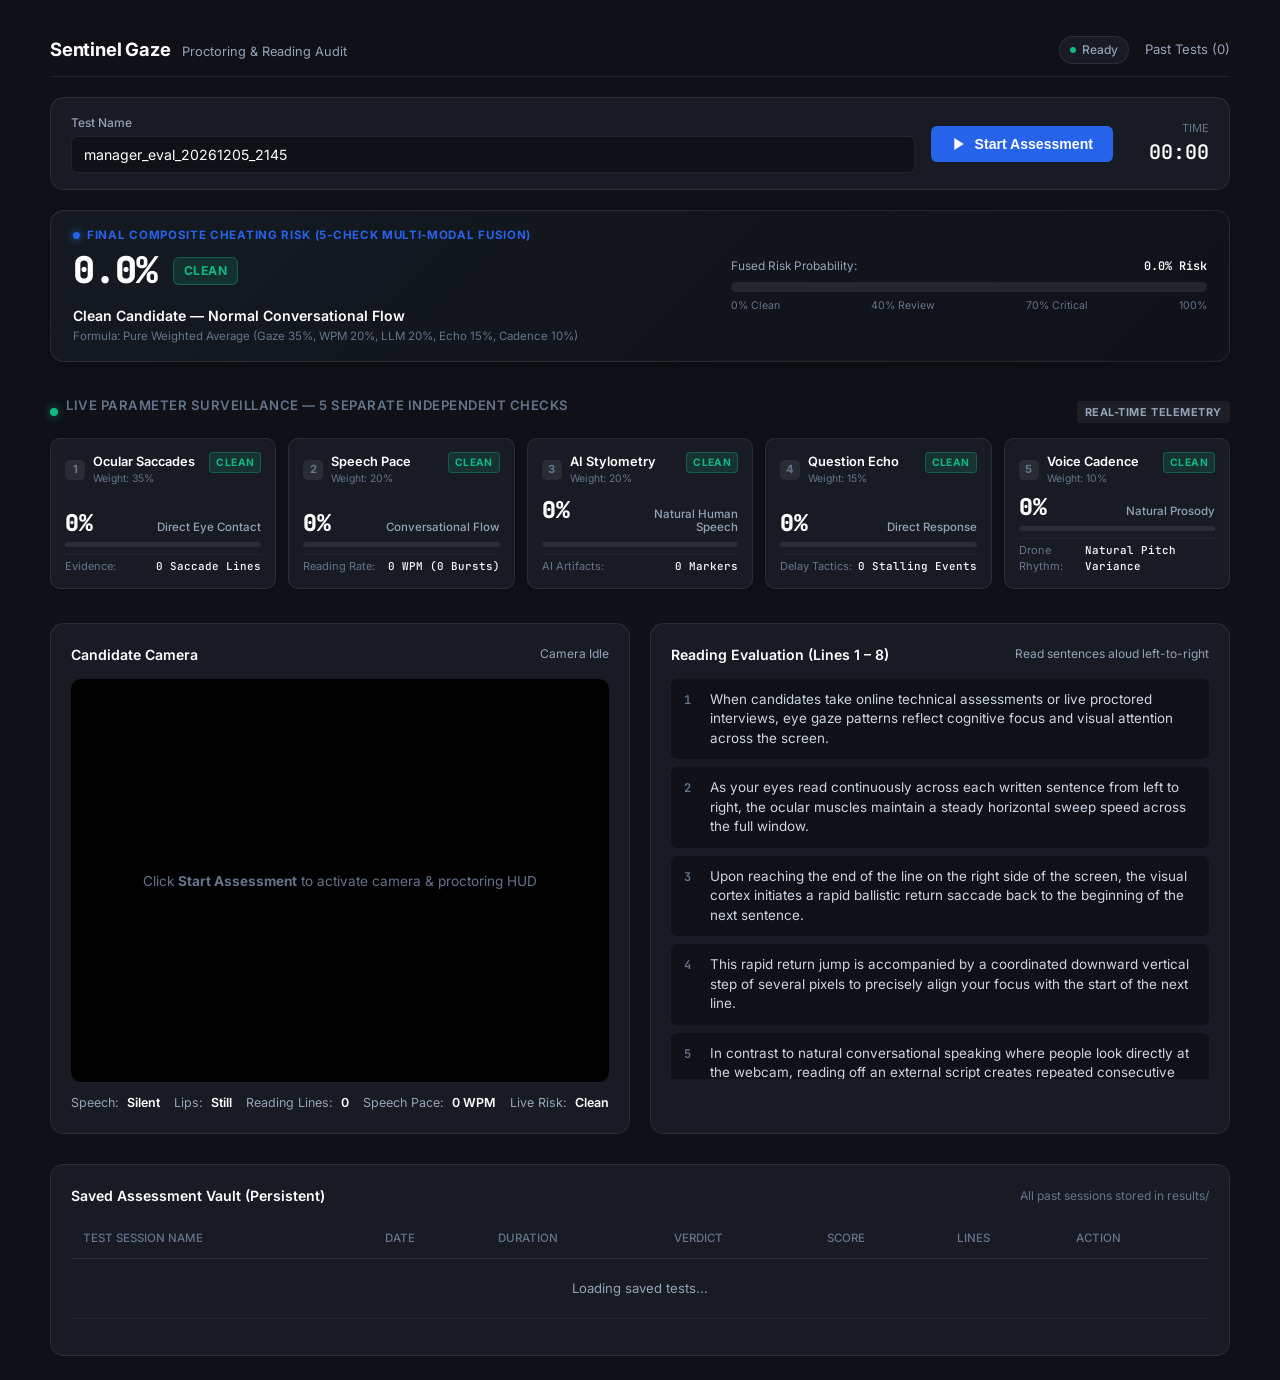
==== commit e58dd5e4: "Fix timer accuracy, pure weighted average, active cooldown, and Test 4 & 5 triggers" ====
--- a/static/index.html
+++ b/static/index.html
@@ -75,7 +75,7 @@
           <span class="composite-risk-badge badge-clean" id="topCompositeRisk">CLEAN</span>
           <div class="composite-desc-box">
             <span class="composite-verdict" id="topCompositeVerdict">Clean Candidate — Normal Conversational Flow</span>
-            <span class="composite-formula">Formula: 75% Primary Signal + 25% Corroboration (+20% Synergy Bonus if ≥2 Pillars Trigger)</span>
+            <span class="composite-formula">Formula: Pure Weighted Average (Gaze 35%, WPM 20%, LLM 20%, Echo 15%, Cadence 10%)</span>
           </div>
         </div>
       </div>
@@ -469,6 +469,6 @@
 
   </div>
 
-  <script src="/static/app.js?v=10"></script>
+  <script src="/static/app.js?v=11"></script>
 </body>
 </html>
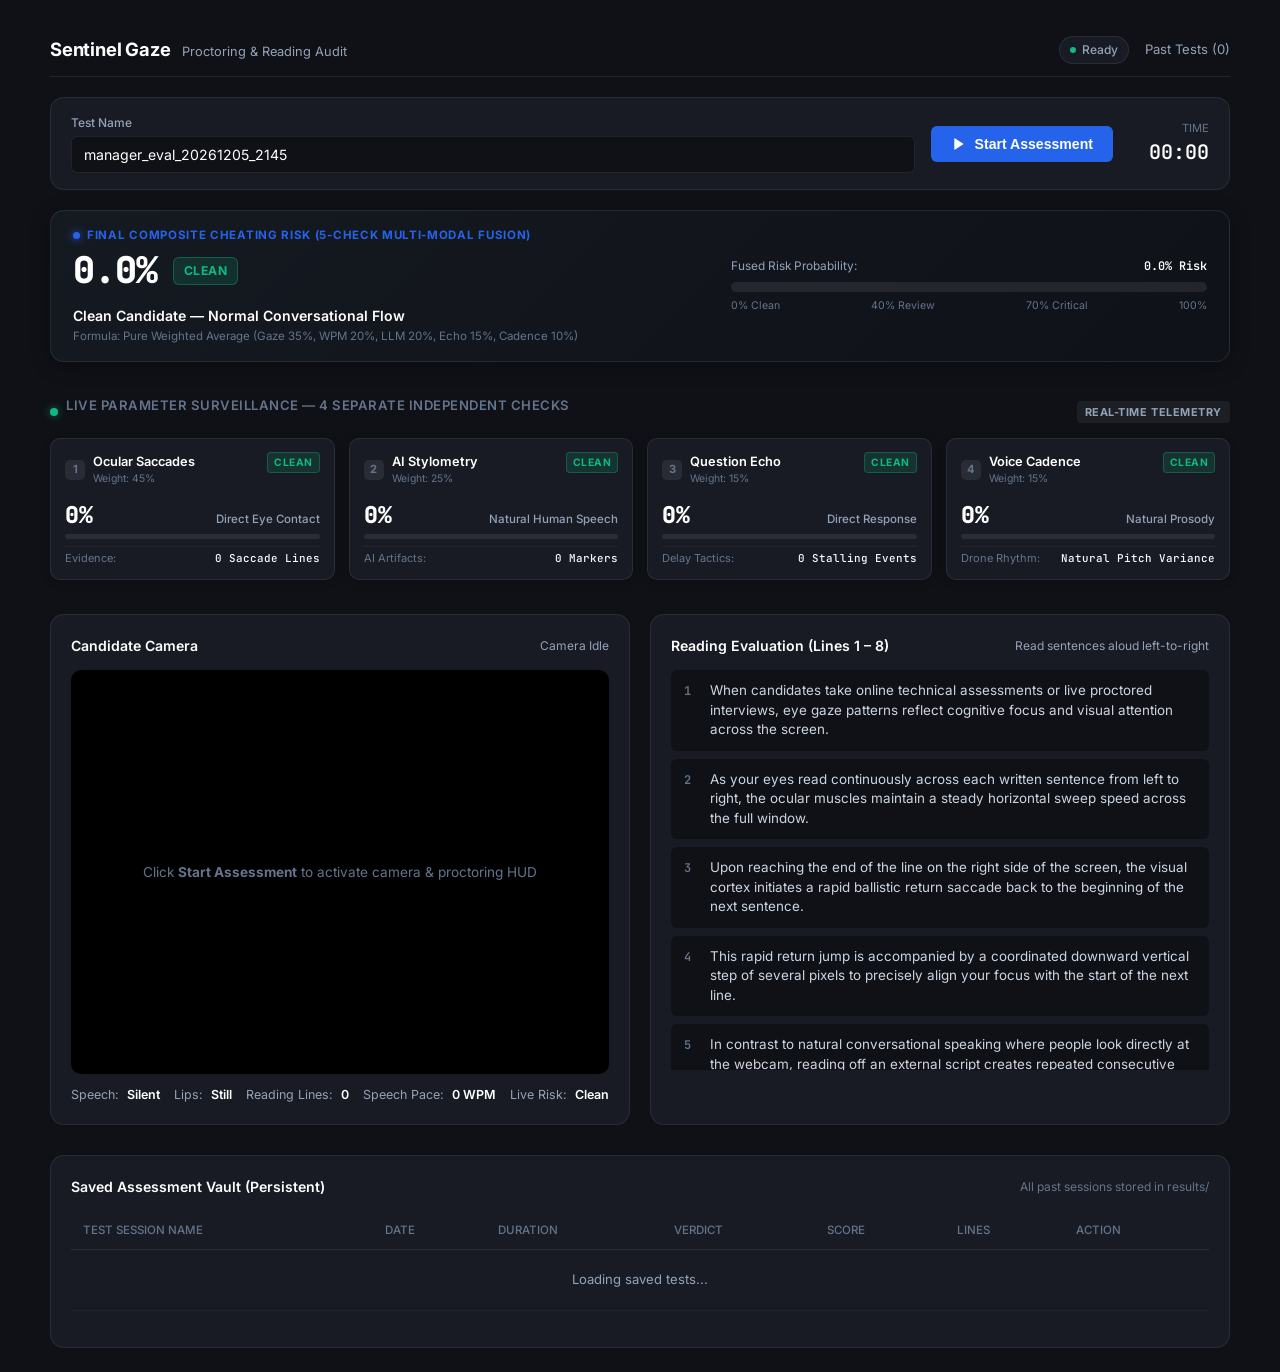
==== commit 6d9f46f4: "Remove 2nd test (WPM), fix Cadence runaway, enable SpeechRecognition STT & active cooldown on all te" ====
--- a/static/index.html
+++ b/static/index.html
@@ -96,12 +96,12 @@
       </div>
     </section>
 
-    <!-- Live Horizontal 5-Parameter Detection Grid (5 Separate Independent Tests Live) -->
+    <!-- Live Horizontal 4-Parameter Detection Grid (4 Separate Independent Tests Live) -->
     <section class="live-pillars-section" id="livePillarsSection">
       <div class="live-pillars-header">
         <div class="header-left-group">
           <span class="live-pulse-dot"></span>
-          <span class="section-title-sm">LIVE PARAMETER SURVEILLANCE — 5 SEPARATE INDEPENDENT CHECKS</span>
+          <span class="section-title-sm">LIVE PARAMETER SURVEILLANCE — 4 SEPARATE INDEPENDENT CHECKS</span>
         </div>
         <span class="live-tag">REAL-TIME TELEMETRY</span>
       </div>
@@ -114,7 +114,7 @@
               <span class="pillar-num">1</span>
               <div class="pillar-name-box">
                 <span class="pillar-title">Ocular Saccades</span>
-                <span class="pillar-wt">Weight: 35%</span>
+                <span class="pillar-wt">Weight: 45%</span>
               </div>
             </div>
             <span class="pill pill-clean" id="livePillGaze">CLEAN</span>
@@ -134,95 +134,68 @@
           </div>
         </div>
 
-        <!-- Parameter 2: Speech Pace -->
-        <div class="live-pillar-card" id="liveCardWpm">
+        <!-- Parameter 2: LLM Stylometry -->
+        <div class="live-pillar-card" id="liveCardLlm">
           <div class="pillar-card-header">
             <div class="pillar-title-group">
               <span class="pillar-num">2</span>
               <div class="pillar-name-box">
-                <span class="pillar-title">Speech Pace</span>
-                <span class="pillar-wt">Weight: 20%</span>
+                <span class="pillar-title">AI Stylometry</span>
+                <span class="pillar-wt">Weight: 25%</span>
               </div>
             </div>
-            <span class="pill pill-clean" id="livePillWpm">CLEAN</span>
+            <span class="pill pill-clean" id="livePillLlm">CLEAN</span>
           </div>
           <div class="pillar-body">
             <div class="pillar-score-row">
-              <span class="pillar-score-val" id="liveScoreWpm">0%</span>
-              <span class="pillar-status-text" id="liveStatusWpm">Conversational Flow</span>
+              <span class="pillar-score-val" id="liveScoreLlm">0%</span>
+              <span class="pillar-status-text" id="liveStatusLlm">Natural Human Speech</span>
             </div>
             <div class="pillar-meter">
-              <div class="pillar-meter-fill fill-clean" id="liveFillWpm" style="width: 0%"></div>
+              <div class="pillar-meter-fill fill-clean" id="liveFillLlm" style="width: 0%"></div>
             </div>
             <div class="pillar-footer-stat">
-              <span class="stat-lbl">Reading Rate:</span>
-              <span class="stat-val" id="liveMetricWpm">0 WPM (0 Bursts)</span>
-            </div>
-          </div>
-        </div>
-
-        <!-- Parameter 3: LLM Stylometry -->
-        <div class="live-pillar-card" id="liveCardLlm">
+              <span class="stat-lbl">AI Artifacts:</span>
+              <span class="stat-val" id="liveMetricLlm">0 Markers</span>
+            </div>
+          </div>
+        </div>
+
+        <!-- Parameter 3: Question Echo -->
+        <div class="live-pillar-card" id="liveCardEcho">
           <div class="pillar-card-header">
             <div class="pillar-title-group">
               <span class="pillar-num">3</span>
               <div class="pillar-name-box">
-                <span class="pillar-title">AI Stylometry</span>
-                <span class="pillar-wt">Weight: 20%</span>
+                <span class="pillar-title">Question Echo</span>
+                <span class="pillar-wt">Weight: 15%</span>
               </div>
             </div>
-            <span class="pill pill-clean" id="livePillLlm">CLEAN</span>
+            <span class="pill pill-clean" id="livePillEcho">CLEAN</span>
           </div>
           <div class="pillar-body">
             <div class="pillar-score-row">
-              <span class="pillar-score-val" id="liveScoreLlm">0%</span>
-              <span class="pillar-status-text" id="liveStatusLlm">Natural Human Speech</span>
+              <span class="pillar-score-val" id="liveScoreEcho">0%</span>
+              <span class="pillar-status-text" id="liveStatusEcho">Direct Response</span>
             </div>
             <div class="pillar-meter">
-              <div class="pillar-meter-fill fill-clean" id="liveFillLlm" style="width: 0%"></div>
+              <div class="pillar-meter-fill fill-clean" id="liveFillEcho" style="width: 0%"></div>
             </div>
             <div class="pillar-footer-stat">
-              <span class="stat-lbl">AI Artifacts:</span>
-              <span class="stat-val" id="liveMetricLlm">0 Markers</span>
-            </div>
-          </div>
-        </div>
-
-        <!-- Parameter 4: Question Echo -->
-        <div class="live-pillar-card" id="liveCardEcho">
+              <span class="stat-lbl">Delay Tactics:</span>
+              <span class="stat-val" id="liveMetricEcho">0 Stalling Events</span>
+            </div>
+          </div>
+        </div>
+
+        <!-- Parameter 4: Voice Cadence -->
+        <div class="live-pillar-card" id="liveCardCadence">
           <div class="pillar-card-header">
             <div class="pillar-title-group">
               <span class="pillar-num">4</span>
               <div class="pillar-name-box">
-                <span class="pillar-title">Question Echo</span>
+                <span class="pillar-title">Voice Cadence</span>
                 <span class="pillar-wt">Weight: 15%</span>
-              </div>
-            </div>
-            <span class="pill pill-clean" id="livePillEcho">CLEAN</span>
-          </div>
-          <div class="pillar-body">
-            <div class="pillar-score-row">
-              <span class="pillar-score-val" id="liveScoreEcho">0%</span>
-              <span class="pillar-status-text" id="liveStatusEcho">Direct Response</span>
-            </div>
-            <div class="pillar-meter">
-              <div class="pillar-meter-fill fill-clean" id="liveFillEcho" style="width: 0%"></div>
-            </div>
-            <div class="pillar-footer-stat">
-              <span class="stat-lbl">Delay Tactics:</span>
-              <span class="stat-val" id="liveMetricEcho">0 Stalling Events</span>
-            </div>
-          </div>
-        </div>
-
-        <!-- Parameter 5: Voice Cadence -->
-        <div class="live-pillar-card" id="liveCardCadence">
-          <div class="pillar-card-header">
-            <div class="pillar-title-group">
-              <span class="pillar-num">5</span>
-              <div class="pillar-name-box">
-                <span class="pillar-title">Voice Cadence</span>
-                <span class="pillar-wt">Weight: 10%</span>
               </div>
             </div>
             <span class="pill pill-clean" id="livePillCadence">CLEAN</span>
--- a/static/style.css
+++ b/static/style.css
@@ -866,13 +866,13 @@
 
 .live-pillars-grid {
   display: grid;
-  grid-template-columns: repeat(5, 1fr);
-  gap: 12px;
+  grid-template-columns: repeat(4, 1fr);
+  gap: 14px;
 }
 
 @media (max-width: 1200px) {
   .live-pillars-grid {
-    grid-template-columns: repeat(3, 1fr);
+    grid-template-columns: repeat(2, 1fr);
   }
 }
 
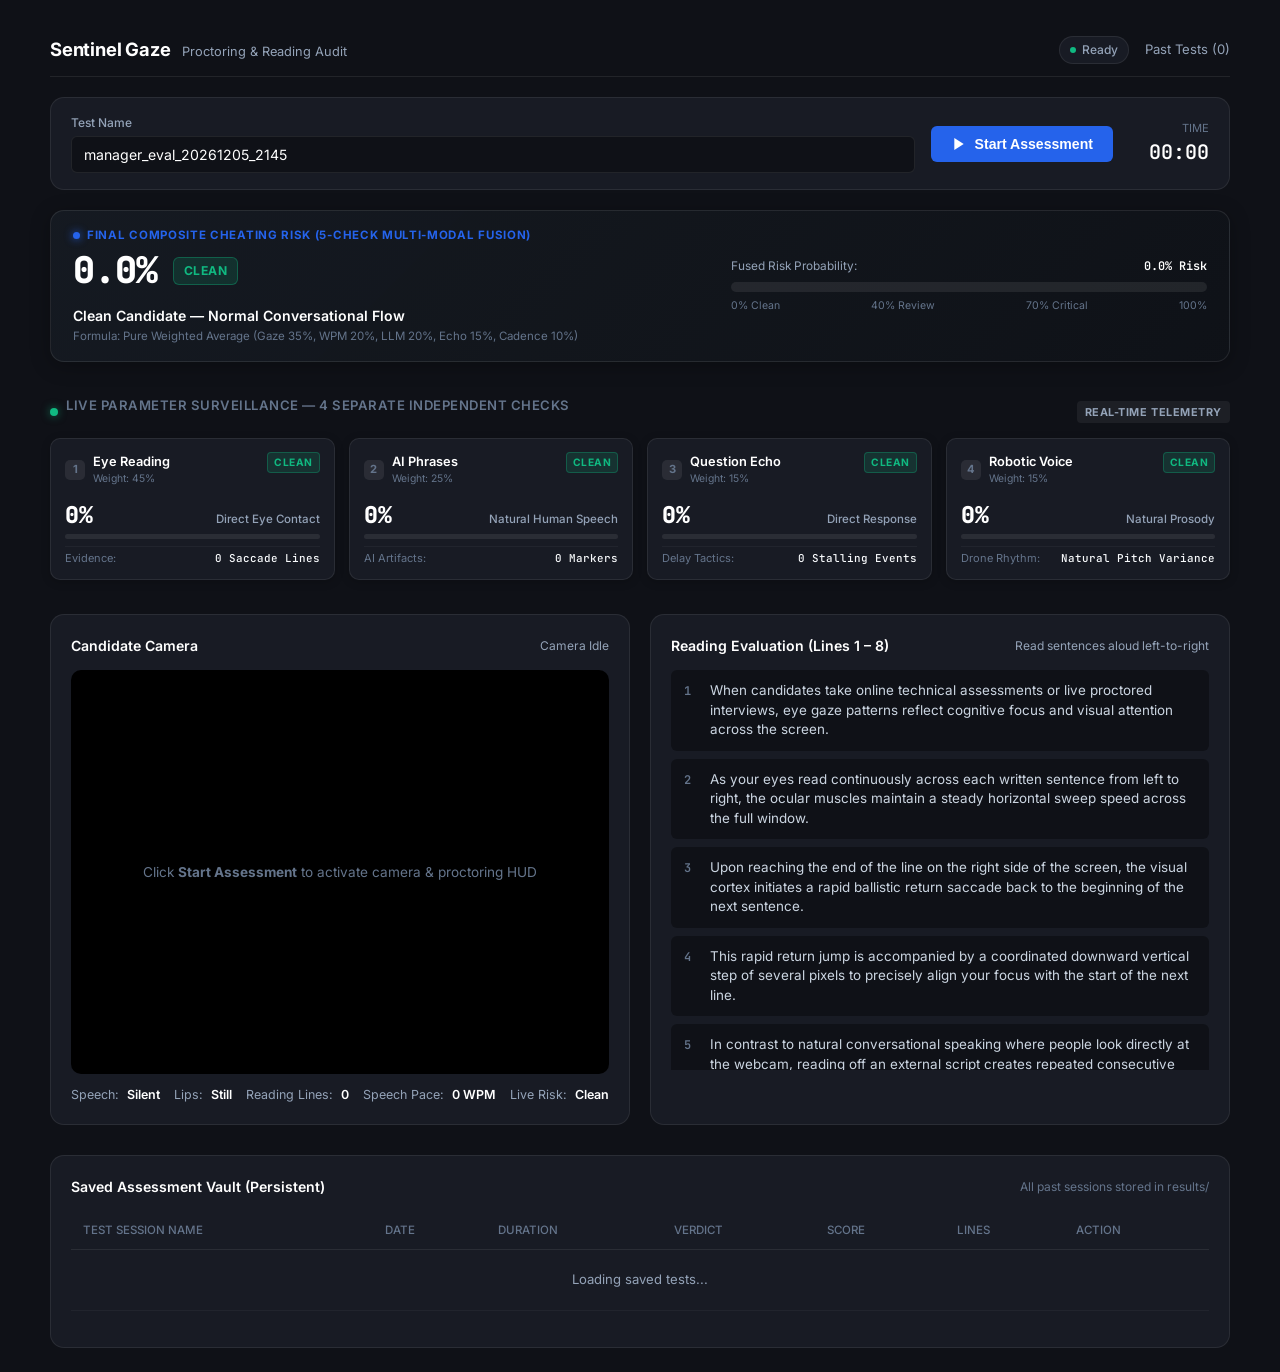
==== commit 6209e28b: "Fix Test 4 robotic cadence detection, simplify instructor names, update test canvas statements and g" ====
--- a/static/index.html
+++ b/static/index.html
@@ -107,13 +107,13 @@
       </div>
       <div class="live-pillars-grid">
         
-        <!-- Parameter 1: Gaze -->
+        <!-- Parameter 1: Eye Reading -->
         <div class="live-pillar-card" id="liveCardGaze">
           <div class="pillar-card-header">
             <div class="pillar-title-group">
               <span class="pillar-num">1</span>
               <div class="pillar-name-box">
-                <span class="pillar-title">Ocular Saccades</span>
+                <span class="pillar-title">Eye Reading</span>
                 <span class="pillar-wt">Weight: 45%</span>
               </div>
             </div>
@@ -134,13 +134,13 @@
           </div>
         </div>
 
-        <!-- Parameter 2: LLM Stylometry -->
+        <!-- Parameter 2: AI Phrases -->
         <div class="live-pillar-card" id="liveCardLlm">
           <div class="pillar-card-header">
             <div class="pillar-title-group">
               <span class="pillar-num">2</span>
               <div class="pillar-name-box">
-                <span class="pillar-title">AI Stylometry</span>
+                <span class="pillar-title">AI Phrases</span>
                 <span class="pillar-wt">Weight: 25%</span>
               </div>
             </div>
@@ -188,13 +188,13 @@
           </div>
         </div>
 
-        <!-- Parameter 4: Voice Cadence -->
+        <!-- Parameter 4: Robotic Voice -->
         <div class="live-pillar-card" id="liveCardCadence">
           <div class="pillar-card-header">
             <div class="pillar-title-group">
               <span class="pillar-num">4</span>
               <div class="pillar-name-box">
-                <span class="pillar-title">Voice Cadence</span>
+                <span class="pillar-title">Robotic Voice</span>
                 <span class="pillar-wt">Weight: 15%</span>
               </div>
             </div>
